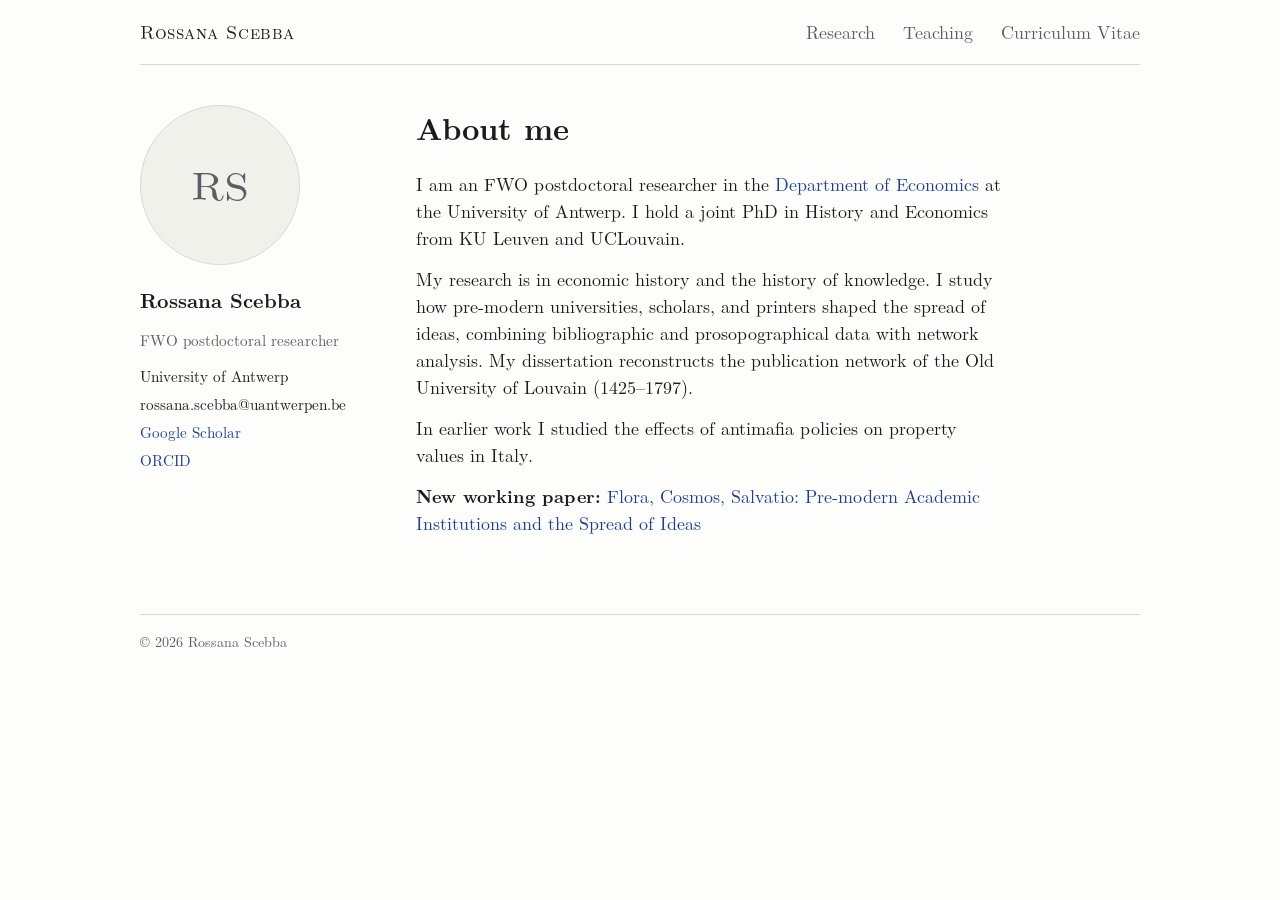
==== index.html @ 630a2b3d "Rename Rossana Scebba.html to index.html" ====
<!doctype html><html><head><meta charset=utf8><meta name=viewport content="width=device-width,initial-scale=1,viewport-fit=cover"><style>:root{color-scheme:light;box-sizing:border-box;padding-top:env(safe-area-inset-top,0px);padding-bottom:env(safe-area-inset-bottom,0px)}html{scroll-padding-top:env(safe-area-inset-top,0px)}body{margin:0;padding:0;font:14px -apple-system,BlinkMacSystemFont,sans-serif;background:#faf9f5;color:#141413}img{max-width:100%}[hidden]:not([hidden=until-found i]){display:none!important}</style></head><body>
<title>Rossana Scebba</title>
<style>
@font-face{font-family:'LM Roman';font-weight:400;font-style:normal;font-display:swap;src:url([data-uri]) format('woff2')}
@font-face{font-family:'LM Roman';font-weight:700;font-style:normal;font-display:swap;src:url([data-uri]) format('woff2')}
@font-face{font-family:'LM Roman';font-weight:400;font-style:italic;font-display:swap;src:url([data-uri]) format('woff2')}
@font-face{font-family:'LM Roman Caps';font-weight:400;font-style:normal;font-display:swap;src:url([data-uri]) format('woff2')}

/* Layout: top bar with page links, fixed-width profile column on the left, one reading column on the right. Set like a LaTeX article. */
:root{
  --paper:#fdfdfb; --ink:#1b1b1f; --muted:#5d5d66; --rule:#d9d9d4; --link:#1f3f8f; --tint:#f1f1ec;
  --serif:'LM Roman','Latin Modern Roman','CMU Serif','Computer Modern',Georgia,'Times New Roman',serif;
  --caps:'LM Roman Caps','LM Roman',Georgia,serif;
}
@media (prefers-color-scheme: dark){:root:not([data-theme="light"]){--paper:#17181c;--ink:#e9e8e3;--muted:#a3a39c;--rule:#35363c;--link:#9db7ff;--tint:#202127;color-scheme:dark}}
:root[data-theme="dark"]{--paper:#17181c;--ink:#e9e8e3;--muted:#a3a39c;--rule:#35363c;--link:#9db7ff;--tint:#202127;color-scheme:dark}
*{box-sizing:border-box}
body{background:var(--paper);color:var(--ink);font-family:var(--serif);font-size:18px;line-height:1.5;padding-inline:20px}
a{color:var(--link);text-decoration:none}
a:hover{text-decoration:underline}
a:focus-visible,button:focus-visible{outline:2px solid var(--link);outline-offset:3px}
.bar{max-width:1000px;margin:0 auto;display:flex;flex-wrap:wrap;gap:6px 28px;align-items:baseline;padding-block:18px;border-bottom:1px solid var(--rule)}
.bar .name{font-family:var(--caps);font-size:1.15rem;letter-spacing:.03em;color:var(--ink);margin-right:auto}
.bar a.tab{color:var(--muted)}
.bar a.tab[aria-current="page"]{color:var(--ink);border-bottom:1px solid var(--ink)}
.wrap{max-width:1000px;margin:0 auto;display:grid;grid-template-columns:220px minmax(0,1fr);gap:56px;padding-block:40px 64px}
aside{display:flex;flex-direction:column;gap:14px;font-size:.95rem}
.photo{width:160px;height:160px;border-radius:50%;background:var(--tint);border:1px solid var(--rule);display:grid;place-items:center;font-family:var(--caps);font-size:2.6rem;color:var(--muted)}
aside h2{font-size:1.25rem;margin:6px 0 0;font-weight:700}
aside .role{color:var(--muted);margin:0}
aside ul{list-style:none;margin:0;padding:0;display:flex;flex-direction:column;gap:5px}
aside .mail{word-break:break-all;user-select:all}
main{min-width:0;max-width:66ch}
h1{font-size:1.9rem;font-weight:700;margin:0 0 20px;text-wrap:balance}
h2.sec{font-family:var(--caps);font-weight:400;font-size:1.2rem;letter-spacing:.04em;margin:36px 0 14px;padding-bottom:4px;border-bottom:1px solid var(--rule)}
p{margin:0 0 14px}
.paper{margin:0 0 20px}
.paper h3{font-size:1.08rem;font-weight:700;margin:0 0 2px;text-wrap:balance}
.paper p{margin:0;color:var(--muted)}
.paper .links a{font-style:italic;margin-right:10px}
dl.rows{display:grid;grid-template-columns:minmax(0,1fr) auto;gap:10px 24px;margin:0}
dl.rows dt{min-width:0}
dl.rows dd{margin:0;color:var(--muted);font-variant-numeric:tabular-nums;white-space:nowrap}
dl.rows small{display:block;font-size:.92rem;color:var(--muted)}
.talks{list-style:none;margin:0;padding:0;display:flex;flex-direction:column;gap:8px}
.yr{font-weight:700;margin:18px 0 8px}
footer{max-width:1000px;margin:0 auto;border-top:1px solid var(--rule);padding-block:16px 32px;color:var(--muted);font-size:.88rem}
@media (max-width:720px){.wrap{grid-template-columns:1fr;gap:28px;padding-block:28px 48px}.photo{width:120px;height:120px;font-size:2rem}}
</style>

<nav class="bar" aria-label="Pages">
  <a class="name" href="#about">Rossana Scebba</a>
  <a class="tab" href="#research">Research</a>
  <a class="tab" href="#teaching">Teaching</a>
  <a class="tab" href="#cv">Curriculum Vitae</a>
</nav>

<div class="wrap">
  <aside>
    <div class="photo" role="img" aria-label="Photo placeholder">RS</div>
    <h2>Rossana Scebba</h2>
    <p class="role">FWO postdoctoral researcher</p>
    <ul>
      <li>University of Antwerp</li>
      <li class="mail">rossana.scebba@uantwerpen.be</li>
      <li><a href="https://scholar.google.com/citations?user=8SZ7qaoAAAAJ">Google Scholar</a></li>
      <li><a href="https://orcid.org/0000-0003-4303-6874">ORCID</a></li>
    </ul>
  </aside>

  <main>
    <section id="p-about" data-page>
      <h1>About me</h1>
      <p>I am an FWO postdoctoral researcher in the <a href="https://www.uantwerpen.be/en/research-groups/economics/">Department of Economics</a> at the University of Antwerp. I hold a joint PhD in History and Economics from KU Leuven and UCLouvain.</p>
      <p>My research is in economic history and the history of knowledge. I study how pre-modern universities, scholars, and printers shaped the spread of ideas, combining bibliographic and prosopographical data with network analysis. My dissertation reconstructs the publication network of the Old University of Louvain (1425–1797).</p>
      <p>In earlier work I studied the effects of antimafia policies on property values in Italy.</p>
      <p><strong>New working paper:</strong> <a href="https://perso.uclouvain.be/david.delacroix/pdf/spread-of-ideas.pdf">Flora, Cosmos, Salvatio: Pre-modern Academic Institutions and the Spread of Ideas</a></p>
    </section>

    <section id="p-research" data-page>
      <h1>Research</h1>
      <h2 class="sec">Working papers</h2>
      <div class="paper">
        <h3>Flora, Cosmos, Salvatio: Pre-modern Academic Institutions and the Spread of Ideas</h3>
        <p>Joint with David de la Croix and Chiara Zanardello</p>
        <p class="links"><a href="https://perso.uclouvain.be/david.delacroix/pdf/spread-of-ideas.pdf">[latest version]</a><a href="https://cepr.org/publications/dp20569">[CEPR discussion paper]</a></p>
      </div>
      <div class="paper">
        <h3>Network-Mediated Screening: Evidence from Early Modern Academic Publishing</h3>
        <p><em>[work in progress]</em></p>
      </div>

      <h2 class="sec">Publications</h2>
      <div class="paper">
        <h3>Lov’Ego: Printers and their Partnerships in the Academic Book Trade of Early Modern Louvain (1501–1797)</h3>
        <p>Joint with Violet Soen</p>
        <p><em>Nieuwe Tijdingen</em> (forthcoming)</p>
      </div>
      <div class="paper">
        <h3>Bibliographic Metadata as Relational Data: An Interdisciplinary Methodological Guide</h3>
        <p><em>Journal of Cultural Analytics</em>, 11 (1) (2026)</p>
      </div>
      <div class="paper">
        <h3>Integrating Library and Prosopographical Data in the Publication Network of the Old University of Louvain</h3>
        <p>Joint with Margherita Fantoli</p>
        <p>In <em>Students, Scholars and Their Books at the University of Louvain (1425–1797)</em>, edited by Violet Soen, Wouter Druwé, Wim François, and Ralph Dekoninck. LECTIO Series, vol. 17. Turnhout: Brepols (2026)</p>
      </div>
      <div class="paper">
        <h3>Geolocalization and the Birth-to-Death Distance</h3>
        <p>Joint with David de la Croix</p>
        <p><em>Repertorium Eruditorum Totius Europae</em>, 14, 37–42 (2025)</p>
        <p class="links"><a href="https://doi.org/10.14428/rete.v14i0/Locations">[published version]</a></p>
      </div>
      <div class="paper">
        <h3>Mafia Doesn’t Live Here Anymore: Antimafia Policies and Housing Prices</h3>
        <p>Joint with Francesca Calamunci, Livio Ferrante, and Gianpiero Torrisi</p>
        <p><em>Journal of Regional Science</em>, 63, 1001–1025 (2023)</p>
      </div>
      <div class="paper">
        <h3>Closed for Mafia: Evidence from the Removal of Mafia Firms on Commercial Property Values</h3>
        <p>Joint with Francesca Calamunci and Livio Ferrante</p>
        <p><em>Journal of Regional Science</em>, 62, 1487–1511 (2022)</p>
      </div>
    </section>

    <section id="p-teaching" data-page>
      <h1>Teaching</h1>
      <dl class="rows">
        <dt>Research Methods in Economics<small>Teaching assistant, University of Antwerp</small></dt><dd>2026–present</dd>
        <dt>Macroeconomics<small>Teaching assistant, University of Catania</small></dt><dd>2019–2021</dd>
      </dl>
    </section>

    <section id="p-cv" data-page>
      <h1>Curriculum Vitae</h1>
      <h2 class="sec">Position</h2>
      <dl class="rows">
        <dt>FWO postdoctoral researcher<small>Department of Economics, University of Antwerp</small></dt><dd>2026–present</dd>
      </dl>
      <h2 class="sec">Education</h2>
      <dl class="rows">
        <dt>Joint PhD in History and Economics<small>KU Leuven and UCLouvain. Thesis: <em>Bridging Data Science and Intellectual History: Computing the Nodes and Edges in the Old University of Louvain (1425–1797)</em></small></dt><dd>2022–2026</dd>
        <dt>Master in Economics, research focus<small>UCLouvain, <em>avec distinction</em></small></dt><dd></dd>
        <dt>PhD in Economics, Management and Statistics<small>University of Messina. Thesis: <em>The effects of non-State institutions on political and economic outcomes in Italy</em></small></dt><dd></dd>
        <dt>Master in Corporate Finance<small>University of Catania, 110/110 <em>cum laude</em></small></dt><dd></dd>
        <dt>Bachelor in Economics<small>University of Catania, 110/110 <em>cum laude</em></small></dt><dd></dd>
      </dl>
      <h2 class="sec">Conferences and seminars</h2>
      <p class="yr">2026</p>
      <ul class="talks">
        <li>ERC Workshop: Historical Human Capital in the Age of Big Data, Louvain-la-Neuve</li>
        <li>Wageningen University Research Seminar, Wageningen</li>
      </ul>
      <p class="yr">2025</p>
      <ul class="talks">
        <li>University of Antwerp Research Seminar, Antwerp</li>
        <li>VNVNG Annual Meeting: Vroegmoderne academici en hun netwerken, Leiden</li>
        <li>XIV Atelier Heloïse Workshop, Prague</li>
        <li>World Economic History Congress, Lund</li>
        <li>LORDE Workshop, Aix-Marseille School of Economics, Marseille</li>
      </ul>
      <p class="yr">2024</p>
      <ul class="talks">
        <li>XIII Atelier Heloïse Workshop, Warsaw</li>
        <li>Historical Network Research Conference, Lausanne</li>
        <li>Louvain FRESH Workshop, UCLouvain, Louvain-la-Neuve</li>
        <li>DH Benelux, KU Leuven, Leuven</li>
        <li>13th Workshop on Growth, History and Development, University of Southern Denmark, Odense</li>
      </ul>
      <p class="yr">2023</p>
      <ul class="talks">
        <li>LECTIO XII Conference: Innovationes Lovanienses, KU Leuven, Leuven</li>
        <li>IRES Lunch Seminar, Louvain-la-Neuve</li>
      </ul>
      <p class="yr">2022</p>
      <ul class="talks">
        <li>Religion, Culture and Economic Growth in Historical Perspective, UCLouvain, Louvain-la-Neuve</li>
        <li>6th Workshop on the Economics of Organized Crime, Naples</li>
      </ul>
      <p class="yr">2021</p>
      <ul class="talks">
        <li>62nd Annual Conference of the Italian Economic Association, online</li>
      </ul>
      <h2 class="sec">Refereeing</h2>
      <p><em>Papers in Regional Science</em>, <em>Journal of Regional Science</em>, <em>Journal of Demographic Economics</em>, <em>Journal of Open Humanities Data</em></p>
      <h2 class="sec">Skills and languages</h2>
      <p>Python, R, Stata, Gephi, Regex, LaTeX</p>
      <p>Italian (native), English (full professional), Dutch (A2), French (A2), Spanish (basic)</p>
    </section>
  </main>
</div>
<footer>© 2026 Rossana Scebba</footer>

<script>
(function(){
  var pages=[].slice.call(document.querySelectorAll('[data-page]'));
  var tabs=[].slice.call(document.querySelectorAll('.bar a'));
  function show(){
    var id=(location.hash||'#about').slice(1);
    if(!document.getElementById("p-"+id)) id='about';
    pages.forEach(function(p){p.hidden=p.id!=="p-"+id;});
    tabs.forEach(function(t){
      if(t.getAttribute('href')==='#'+id && t.classList.contains('tab')) t.setAttribute('aria-current','page');
      else t.removeAttribute('aria-current');
    });
    window.scrollTo(0,0);
  }
  window.addEventListener('hashchange',show);
  show();
})();
</script>

</body></html>
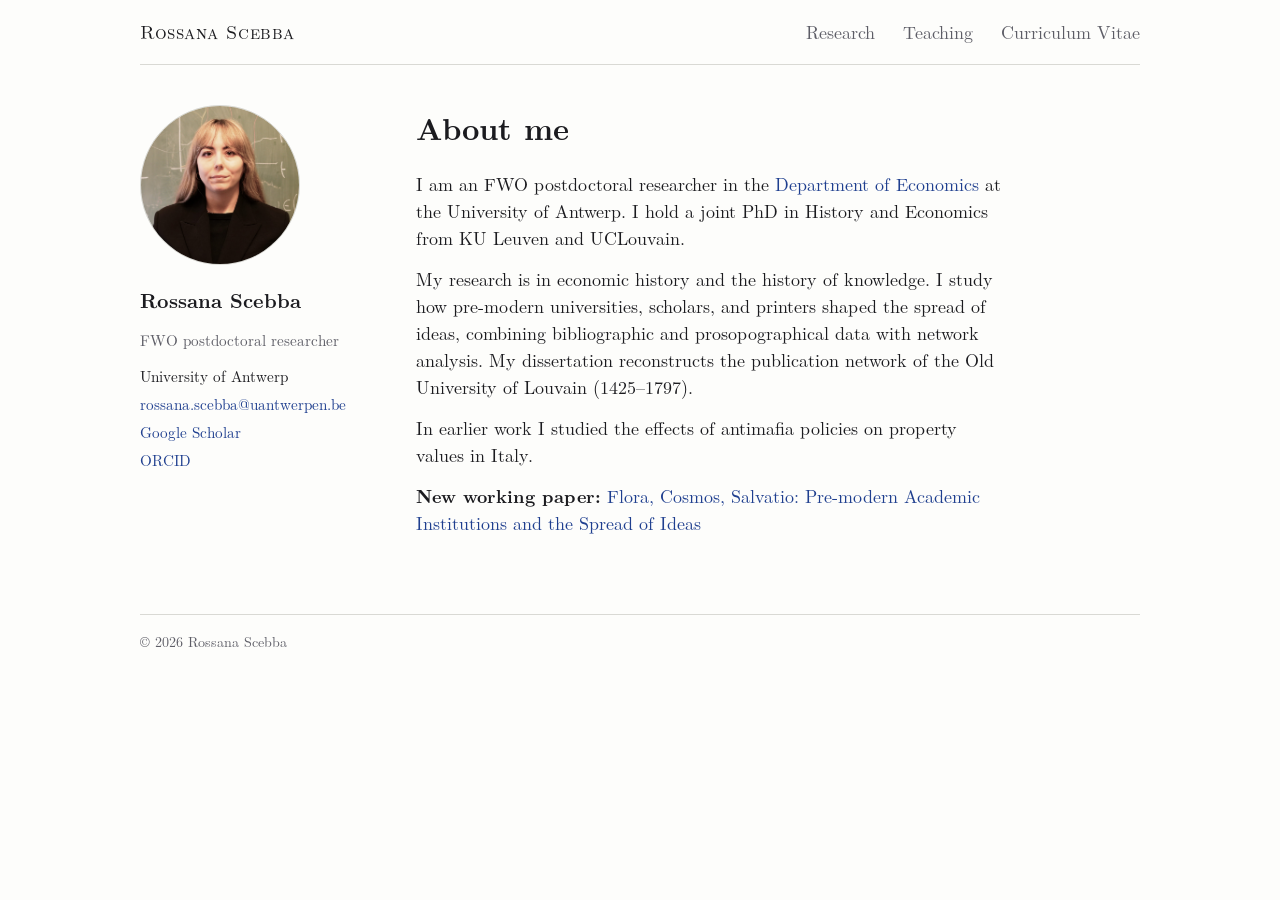
==== commit 327baaff: "Add files via upload" ====
--- a/index.html
+++ b/index.html
@@ -1,52 +1,13 @@
-<!doctype html><html><head><meta charset=utf8><meta name=viewport content="width=device-width,initial-scale=1,viewport-fit=cover"><style>:root{color-scheme:light;box-sizing:border-box;padding-top:env(safe-area-inset-top,0px);padding-bottom:env(safe-area-inset-bottom,0px)}html{scroll-padding-top:env(safe-area-inset-top,0px)}body{margin:0;padding:0;font:14px -apple-system,BlinkMacSystemFont,sans-serif;background:#faf9f5;color:#141413}img{max-width:100%}[hidden]:not([hidden=until-found i]){display:none!important}</style></head><body>
+<!DOCTYPE html>
+<html lang="en">
+<head>
+<meta charset="utf-8">
+<meta name="viewport" content="width=device-width, initial-scale=1">
+<meta name="description" content="Rossana Scebba, FWO postdoctoral researcher in economics at the University of Antwerp.">
 <title>Rossana Scebba</title>
-<style>
-@font-face{font-family:'LM Roman';font-weight:400;font-style:normal;font-display:swap;src:url([data-uri]) format('woff2')}
-@font-face{font-family:'LM Roman';font-weight:700;font-style:normal;font-display:swap;src:url([data-uri]) format('woff2')}
-@font-face{font-family:'LM Roman';font-weight:400;font-style:italic;font-display:swap;src:url([data-uri]) format('woff2')}
-@font-face{font-family:'LM Roman Caps';font-weight:400;font-style:normal;font-display:swap;src:url([data-uri]) format('woff2')}
-
-/* Layout: top bar with page links, fixed-width profile column on the left, one reading column on the right. Set like a LaTeX article. */
-:root{
-  --paper:#fdfdfb; --ink:#1b1b1f; --muted:#5d5d66; --rule:#d9d9d4; --link:#1f3f8f; --tint:#f1f1ec;
-  --serif:'LM Roman','Latin Modern Roman','CMU Serif','Computer Modern',Georgia,'Times New Roman',serif;
-  --caps:'LM Roman Caps','LM Roman',Georgia,serif;
-}
-@media (prefers-color-scheme: dark){:root:not([data-theme="light"]){--paper:#17181c;--ink:#e9e8e3;--muted:#a3a39c;--rule:#35363c;--link:#9db7ff;--tint:#202127;color-scheme:dark}}
-:root[data-theme="dark"]{--paper:#17181c;--ink:#e9e8e3;--muted:#a3a39c;--rule:#35363c;--link:#9db7ff;--tint:#202127;color-scheme:dark}
-*{box-sizing:border-box}
-body{background:var(--paper);color:var(--ink);font-family:var(--serif);font-size:18px;line-height:1.5;padding-inline:20px}
-a{color:var(--link);text-decoration:none}
-a:hover{text-decoration:underline}
-a:focus-visible,button:focus-visible{outline:2px solid var(--link);outline-offset:3px}
-.bar{max-width:1000px;margin:0 auto;display:flex;flex-wrap:wrap;gap:6px 28px;align-items:baseline;padding-block:18px;border-bottom:1px solid var(--rule)}
-.bar .name{font-family:var(--caps);font-size:1.15rem;letter-spacing:.03em;color:var(--ink);margin-right:auto}
-.bar a.tab{color:var(--muted)}
-.bar a.tab[aria-current="page"]{color:var(--ink);border-bottom:1px solid var(--ink)}
-.wrap{max-width:1000px;margin:0 auto;display:grid;grid-template-columns:220px minmax(0,1fr);gap:56px;padding-block:40px 64px}
-aside{display:flex;flex-direction:column;gap:14px;font-size:.95rem}
-.photo{width:160px;height:160px;border-radius:50%;background:var(--tint);border:1px solid var(--rule);display:grid;place-items:center;font-family:var(--caps);font-size:2.6rem;color:var(--muted)}
-aside h2{font-size:1.25rem;margin:6px 0 0;font-weight:700}
-aside .role{color:var(--muted);margin:0}
-aside ul{list-style:none;margin:0;padding:0;display:flex;flex-direction:column;gap:5px}
-aside .mail{word-break:break-all;user-select:all}
-main{min-width:0;max-width:66ch}
-h1{font-size:1.9rem;font-weight:700;margin:0 0 20px;text-wrap:balance}
-h2.sec{font-family:var(--caps);font-weight:400;font-size:1.2rem;letter-spacing:.04em;margin:36px 0 14px;padding-bottom:4px;border-bottom:1px solid var(--rule)}
-p{margin:0 0 14px}
-.paper{margin:0 0 20px}
-.paper h3{font-size:1.08rem;font-weight:700;margin:0 0 2px;text-wrap:balance}
-.paper p{margin:0;color:var(--muted)}
-.paper .links a{font-style:italic;margin-right:10px}
-dl.rows{display:grid;grid-template-columns:minmax(0,1fr) auto;gap:10px 24px;margin:0}
-dl.rows dt{min-width:0}
-dl.rows dd{margin:0;color:var(--muted);font-variant-numeric:tabular-nums;white-space:nowrap}
-dl.rows small{display:block;font-size:.92rem;color:var(--muted)}
-.talks{list-style:none;margin:0;padding:0;display:flex;flex-direction:column;gap:8px}
-.yr{font-weight:700;margin:18px 0 8px}
-footer{max-width:1000px;margin:0 auto;border-top:1px solid var(--rule);padding-block:16px 32px;color:var(--muted);font-size:.88rem}
-@media (max-width:720px){.wrap{grid-template-columns:1fr;gap:28px;padding-block:28px 48px}.photo{width:120px;height:120px;font-size:2rem}}
-</style>
+<link rel="stylesheet" href="style.css">
+</head>
+<body>
 
 <nav class="bar" aria-label="Pages">
   <a class="name" href="#about">Rossana Scebba</a>
@@ -57,18 +18,20 @@
 
 <div class="wrap">
   <aside>
-    <div class="photo" role="img" aria-label="Photo placeholder">RS</div>
+    <div class="photo"><img src="photo.jpg" alt="Rossana Scebba" onerror="this.remove()"><span>RS</span></div>
     <h2>Rossana Scebba</h2>
     <p class="role">FWO postdoctoral researcher</p>
     <ul>
       <li>University of Antwerp</li>
-      <li class="mail">rossana.scebba@uantwerpen.be</li>
+      <li class="mail"><a href="mailto:rossana.scebba@uantwerpen.be">rossana.scebba@uantwerpen.be</a></li>
       <li><a href="https://scholar.google.com/citations?user=8SZ7qaoAAAAJ">Google Scholar</a></li>
       <li><a href="https://orcid.org/0000-0003-4303-6874">ORCID</a></li>
     </ul>
   </aside>
 
   <main>
+
+    <!-- ===================== ABOUT ===================== -->
     <section id="p-about" data-page>
       <h1>About me</h1>
       <p>I am an FWO postdoctoral researcher in the <a href="https://www.uantwerpen.be/en/research-groups/economics/">Department of Economics</a> at the University of Antwerp. I hold a joint PhD in History and Economics from KU Leuven and UCLouvain.</p>
@@ -77,17 +40,31 @@
       <p><strong>New working paper:</strong> <a href="https://perso.uclouvain.be/david.delacroix/pdf/spread-of-ideas.pdf">Flora, Cosmos, Salvatio: Pre-modern Academic Institutions and the Spread of Ideas</a></p>
     </section>
 
+    <!-- ===================== RESEARCH =====================
+         Each paper is one <div class="paper"> ... </div> block.
+         To add a paper: copy a whole block and change the text.
+         To add a link:  <a href="PASTE-LINK">[draft]</a>  inside <p class="links">.
+    -->
     <section id="p-research" data-page>
       <h1>Research</h1>
+
       <h2 class="sec">Working papers</h2>
       <div class="paper">
         <h3>Flora, Cosmos, Salvatio: Pre-modern Academic Institutions and the Spread of Ideas</h3>
         <p>Joint with David de la Croix and Chiara Zanardello</p>
-        <p class="links"><a href="https://perso.uclouvain.be/david.delacroix/pdf/spread-of-ideas.pdf">[latest version]</a><a href="https://cepr.org/publications/dp20569">[CEPR discussion paper]</a></p>
+        <p class="links">
+          <a href="https://perso.uclouvain.be/david.delacroix/pdf/spread-of-ideas.pdf">[latest version]</a>
+          <a href="https://cepr.org/publications/dp20569">[CEPR discussion paper]</a>
+        </p>
+        <details class="abs"><summary>Abstract</summary>
+          <p>While good ideas can emerge anywhere, it takes a community to develop and disseminate them. In premodern Europe (1084–1793), there were approximately 200 universities and 150 academies of sciences, which were home to thousands of scholars and created an extensive network of intellectual exchange. By reconstructing interpersonal connections that were made via institutional affiliations, we demonstrate how the European academic landscape facilitated the diffusion of ideas and led cities to develop: examples include botanic gardens, astronomical observatories, and Protestantism. Counterfactual simulations reveal that both universities and academies played crucial roles, with academies being particularly effective at connecting distant parts of the network. Moreover, we show that the diffusion of ideas through the network is remarkably resilient, even if we remove key regions such as France or the British Isles. In Europe, ideas gain prominence when they are channeled effectively by powerful institutions.</p>
+        </details>
       </div>
       <div class="paper">
         <h3>Network-Mediated Screening: Evidence from Early Modern Academic Publishing</h3>
         <p><em>[work in progress]</em></p>
+        <!-- Add links here: <p class="links"><a href="PASTE-LINK">[draft]</a></p> -->
+        <!-- Add abstract here: <details class="abs"><summary>Abstract</summary><p>PASTE ABSTRACT</p></details> -->
       </div>
 
       <h2 class="sec">Publications</h2>
@@ -95,34 +72,58 @@
         <h3>Lov’Ego: Printers and their Partnerships in the Academic Book Trade of Early Modern Louvain (1501–1797)</h3>
         <p>Joint with Violet Soen</p>
         <p><em>Nieuwe Tijdingen</em> (forthcoming)</p>
+        <!-- Add links here: <p class="links"><a href="PASTE-LINK">[draft]</a></p> -->
+        <!-- Add abstract here: <details class="abs"><summary>Abstract</summary><p>PASTE ABSTRACT</p></details> -->
       </div>
       <div class="paper">
         <h3>Bibliographic Metadata as Relational Data: An Interdisciplinary Methodological Guide</h3>
         <p><em>Journal of Cultural Analytics</em>, 11 (1) (2026)</p>
+        <!-- Add links here: <p class="links"><a href="PASTE-LINK">[draft]</a></p> -->
+        <!-- Add abstract here: <details class="abs"><summary>Abstract</summary><p>PASTE ABSTRACT</p></details> -->
       </div>
       <div class="paper">
         <h3>Integrating Library and Prosopographical Data in the Publication Network of the Old University of Louvain</h3>
         <p>Joint with Margherita Fantoli</p>
         <p>In <em>Students, Scholars and Their Books at the University of Louvain (1425–1797)</em>, edited by Violet Soen, Wouter Druwé, Wim François, and Ralph Dekoninck. LECTIO Series, vol. 17. Turnhout: Brepols (2026)</p>
+        <!-- Add links here: <p class="links"><a href="PASTE-LINK">[draft]</a></p> -->
+        <!-- Add abstract here: <details class="abs"><summary>Abstract</summary><p>PASTE ABSTRACT</p></details> -->
       </div>
       <div class="paper">
         <h3>Geolocalization and the Birth-to-Death Distance</h3>
         <p>Joint with David de la Croix</p>
         <p><em>Repertorium Eruditorum Totius Europae</em>, 14, 37–42 (2025)</p>
-        <p class="links"><a href="https://doi.org/10.14428/rete.v14i0/Locations">[published version]</a></p>
+        <p class="links">
+          <a href="https://doi.org/10.14428/rete.v14i0/Locations">[published version]</a>
+        </p>
+        <details class="abs"><summary>Abstract</summary>
+          <p>This note compares our experiences of manual vs programmatic geolocalization. As an application, we provide some results on the distance between place of birth and place of death of the RETE scholars, and showcase a map of RETE’s locations as birth sources and death attractors.</p>
+        </details>
       </div>
       <div class="paper">
         <h3>Mafia Doesn’t Live Here Anymore: Antimafia Policies and Housing Prices</h3>
         <p>Joint with Francesca Calamunci, Livio Ferrante, and Gianpiero Torrisi</p>
         <p><em>Journal of Regional Science</em>, 63, 1001–1025 (2023)</p>
+        <p class="links">
+          <a href="https://doi.org/10.1111/jors.12647">[published version]</a>
+        </p>
+        <details class="abs"><summary>Abstract</summary>
+          <p>It is well known that the value of a house depends both on the physical characteristics and on some features of the neighborhood in which it is located. If so, organized-crime activities can significantly affect urban real estate values. Antimafia policies, in turn, can be intended as a tool to influence those external features. This paper compares the effects on real estate values of the two main antimafia policies implemented in Italy since the 1990s at the municipal level. While we do not find any significant effect of dismissal policies on house prices, we find a statistically significant effect of reassignment policies depending on the specific destination of confiscated property.</p>
+        </details>
       </div>
       <div class="paper">
         <h3>Closed for Mafia: Evidence from the Removal of Mafia Firms on Commercial Property Values</h3>
         <p>Joint with Francesca Calamunci and Livio Ferrante</p>
         <p><em>Journal of Regional Science</em>, 62, 1487–1511 (2022)</p>
+        <p class="links">
+          <a href="https://doi.org/10.1111/jors.12612">[published version]</a>
+        </p>
+        <details class="abs"><summary>Abstract</summary>
+          <p>Using a sample of almost 7000 Italian municipalities from 2002 to 2019, we investigate how the removal of mafia-infiltrated firms affects commercial sale and rental prices. We conjecture that targeting mafia businesses leads to a reduction in local disamenities and an increase in the demand for commercial properties. Applying the latest methodologies based on difference-in-differences approaches, we show that antimafia policies aimed at confiscating and reassigning mafia firms have positive spillover effects on commercial real estate prices, driving values upward by about 4%. This is especially true for small–medium municipalities in mafia-ridden provinces. The evidence we provide supports the enforcement of antimafia policies with an economic content, as they pose a threat to criminal financial interests and curb the mafia influence in the market.</p>
+        </details>
       </div>
     </section>
 
+    <!-- ===================== TEACHING ===================== -->
     <section id="p-teaching" data-page>
       <h1>Teaching</h1>
       <dl class="rows">
@@ -131,62 +132,13 @@
       </dl>
     </section>
 
+    <!-- ===================== CV (shown from Dropbox) ===================== -->
     <section id="p-cv" data-page>
       <h1>Curriculum Vitae</h1>
-      <h2 class="sec">Position</h2>
-      <dl class="rows">
-        <dt>FWO postdoctoral researcher<small>Department of Economics, University of Antwerp</small></dt><dd>2026–present</dd>
-      </dl>
-      <h2 class="sec">Education</h2>
-      <dl class="rows">
-        <dt>Joint PhD in History and Economics<small>KU Leuven and UCLouvain. Thesis: <em>Bridging Data Science and Intellectual History: Computing the Nodes and Edges in the Old University of Louvain (1425–1797)</em></small></dt><dd>2022–2026</dd>
-        <dt>Master in Economics, research focus<small>UCLouvain, <em>avec distinction</em></small></dt><dd></dd>
-        <dt>PhD in Economics, Management and Statistics<small>University of Messina. Thesis: <em>The effects of non-State institutions on political and economic outcomes in Italy</em></small></dt><dd></dd>
-        <dt>Master in Corporate Finance<small>University of Catania, 110/110 <em>cum laude</em></small></dt><dd></dd>
-        <dt>Bachelor in Economics<small>University of Catania, 110/110 <em>cum laude</em></small></dt><dd></dd>
-      </dl>
-      <h2 class="sec">Conferences and seminars</h2>
-      <p class="yr">2026</p>
-      <ul class="talks">
-        <li>ERC Workshop: Historical Human Capital in the Age of Big Data, Louvain-la-Neuve</li>
-        <li>Wageningen University Research Seminar, Wageningen</li>
-      </ul>
-      <p class="yr">2025</p>
-      <ul class="talks">
-        <li>University of Antwerp Research Seminar, Antwerp</li>
-        <li>VNVNG Annual Meeting: Vroegmoderne academici en hun netwerken, Leiden</li>
-        <li>XIV Atelier Heloïse Workshop, Prague</li>
-        <li>World Economic History Congress, Lund</li>
-        <li>LORDE Workshop, Aix-Marseille School of Economics, Marseille</li>
-      </ul>
-      <p class="yr">2024</p>
-      <ul class="talks">
-        <li>XIII Atelier Heloïse Workshop, Warsaw</li>
-        <li>Historical Network Research Conference, Lausanne</li>
-        <li>Louvain FRESH Workshop, UCLouvain, Louvain-la-Neuve</li>
-        <li>DH Benelux, KU Leuven, Leuven</li>
-        <li>13th Workshop on Growth, History and Development, University of Southern Denmark, Odense</li>
-      </ul>
-      <p class="yr">2023</p>
-      <ul class="talks">
-        <li>LECTIO XII Conference: Innovationes Lovanienses, KU Leuven, Leuven</li>
-        <li>IRES Lunch Seminar, Louvain-la-Neuve</li>
-      </ul>
-      <p class="yr">2022</p>
-      <ul class="talks">
-        <li>Religion, Culture and Economic Growth in Historical Perspective, UCLouvain, Louvain-la-Neuve</li>
-        <li>6th Workshop on the Economics of Organized Crime, Naples</li>
-      </ul>
-      <p class="yr">2021</p>
-      <ul class="talks">
-        <li>62nd Annual Conference of the Italian Economic Association, online</li>
-      </ul>
-      <h2 class="sec">Refereeing</h2>
-      <p><em>Papers in Regional Science</em>, <em>Journal of Regional Science</em>, <em>Journal of Demographic Economics</em>, <em>Journal of Open Humanities Data</em></p>
-      <h2 class="sec">Skills and languages</h2>
-      <p>Python, R, Stata, Gephi, Regex, LaTeX</p>
-      <p>Italian (native), English (full professional), Dutch (A2), French (A2), Spanish (basic)</p>
+      <p class="cvopen"><a href="https://www.dropbox.com/scl/fi/religi9s2rrtnhd715tdy/cv.pdf?rlkey=w8lqfwn7vgzg8ymdp0hwk1ccm&amp;dl=0">Open CV as PDF</a></p>
+      <iframe class="cvframe" title="Curriculum Vitae (PDF)" loading="lazy" src="https://www.dropbox.com/scl/fi/religi9s2rrtnhd715tdy/cv.pdf?rlkey=w8lqfwn7vgzg8ymdp0hwk1ccm&amp;raw=1"></iframe>
     </section>
+
   </main>
 </div>
 <footer>© 2026 Rossana Scebba</footer>
@@ -209,5 +161,5 @@
   show();
 })();
 </script>
-
-</body></html>
+</body>
+</html>
--- a/style.css
+++ b/style.css
@@ -0,0 +1,59 @@
+/* Fonts (do not edit) */
+@font-face{font-family:'LM Roman';font-weight:400;font-style:normal;font-display:swap;src:url([data-uri]) format('woff2')}
+@font-face{font-family:'LM Roman';font-weight:700;font-style:normal;font-display:swap;src:url([data-uri]) format('woff2')}
+@font-face{font-family:'LM Roman';font-weight:400;font-style:italic;font-display:swap;src:url([data-uri]) format('woff2')}
+@font-face{font-family:'LM Roman Caps';font-weight:400;font-style:normal;font-display:swap;src:url([data-uri]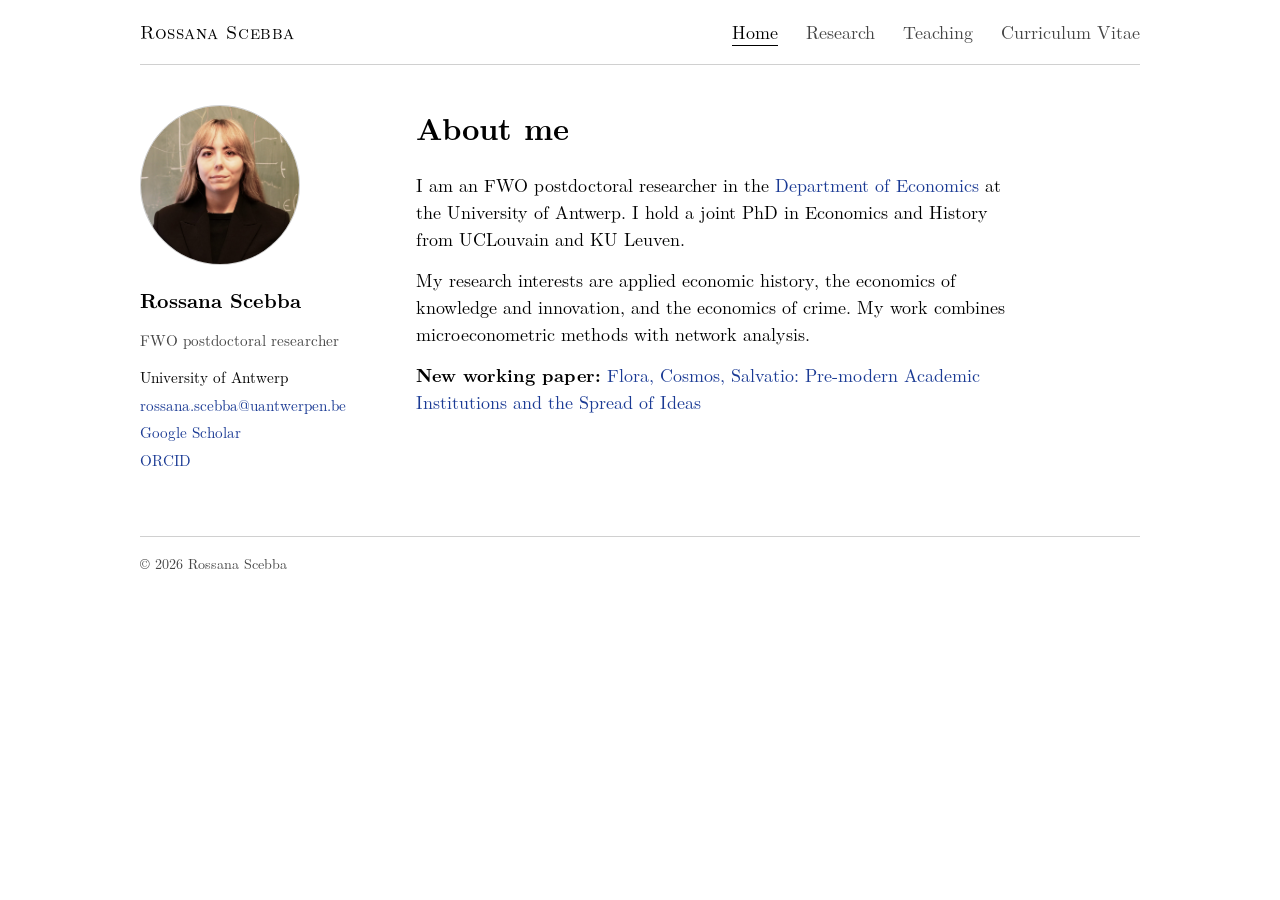
==== commit cc25ec0e: "Add files via upload" ====
--- a/index.html
+++ b/index.html
@@ -11,6 +11,7 @@
 
 <nav class="bar" aria-label="Pages">
   <a class="name" href="#about">Rossana Scebba</a>
+  <a class="tab" href="#about">Home</a>
   <a class="tab" href="#research">Research</a>
   <a class="tab" href="#teaching">Teaching</a>
   <a class="tab" href="#cv">Curriculum Vitae</a>
@@ -34,9 +35,8 @@
     <!-- ===================== ABOUT ===================== -->
     <section id="p-about" data-page>
       <h1>About me</h1>
-      <p>I am an FWO postdoctoral researcher in the <a href="https://www.uantwerpen.be/en/research-groups/economics/">Department of Economics</a> at the University of Antwerp. I hold a joint PhD in History and Economics from KU Leuven and UCLouvain.</p>
-      <p>My research is in economic history and the history of knowledge. I study how pre-modern universities, scholars, and printers shaped the spread of ideas, combining bibliographic and prosopographical data with network analysis. My dissertation reconstructs the publication network of the Old University of Louvain (1425–1797).</p>
-      <p>In earlier work I studied the effects of antimafia policies on property values in Italy.</p>
+      <p>I am an FWO postdoctoral researcher in the <a href="https://www.uantwerpen.be/en/research-groups/economics/">Department of Economics</a> at the University of Antwerp. I hold a joint PhD in Economics and History from UCLouvain and KU Leuven.</p>
+      <p>My research interests are applied economic history, the economics of knowledge and innovation, and the economics of crime. My work combines microeconometric methods with network analysis.</p>
       <p><strong>New working paper:</strong> <a href="https://perso.uclouvain.be/david.delacroix/pdf/spread-of-ideas.pdf">Flora, Cosmos, Salvatio: Pre-modern Academic Institutions and the Spread of Ideas</a></p>
     </section>
 
@@ -44,12 +44,14 @@
          Each paper is one <div class="paper"> ... </div> block.
          To add a paper: copy a whole block and change the text.
          To add a link:  <a href="PASTE-LINK">[draft]</a>  inside <p class="links">.
+         To add a picture: upload the image to the repository, then use the "Add picture here" line of that paper.
     -->
     <section id="p-research" data-page>
       <h1>Research</h1>
 
       <h2 class="sec">Working papers</h2>
       <div class="paper">
+        <img class="fig" src="cosmos.jpg" alt="" onerror="this.remove()">
         <h3>Flora, Cosmos, Salvatio: Pre-modern Academic Institutions and the Spread of Ideas</h3>
         <p>Joint with David de la Croix and Chiara Zanardello</p>
         <p class="links">
@@ -61,6 +63,7 @@
         </details>
       </div>
       <div class="paper">
+        <img class="fig" src="net.jpg" alt="" onerror="this.remove()">
         <h3>Network-Mediated Screening: Evidence from Early Modern Academic Publishing</h3>
         <p><em>[work in progress]</em></p>
         <!-- Add links here: <p class="links"><a href="PASTE-LINK">[draft]</a></p> -->
@@ -69,6 +72,7 @@
 
       <h2 class="sec">Publications</h2>
       <div class="paper">
+        <img class="fig" src="lovego.jpg" alt="" onerror="this.remove()">
         <h3>Lov’Ego: Printers and their Partnerships in the Academic Book Trade of Early Modern Louvain (1501–1797)</h3>
         <p>Joint with Violet Soen</p>
         <p><em>Nieuwe Tijdingen</em> (forthcoming)</p>
@@ -76,12 +80,14 @@
         <!-- Add abstract here: <details class="abs"><summary>Abstract</summary><p>PASTE ABSTRACT</p></details> -->
       </div>
       <div class="paper">
+        <img class="fig" src="jca.jpg" alt="" onerror="this.remove()">
         <h3>Bibliographic Metadata as Relational Data: An Interdisciplinary Methodological Guide</h3>
         <p><em>Journal of Cultural Analytics</em>, 11 (1) (2026)</p>
         <!-- Add links here: <p class="links"><a href="PASTE-LINK">[draft]</a></p> -->
         <!-- Add abstract here: <details class="abs"><summary>Abstract</summary><p>PASTE ABSTRACT</p></details> -->
       </div>
       <div class="paper">
+        <img class="fig" src="caa.jpg" alt="" onerror="this.remove()">
         <h3>Integrating Library and Prosopographical Data in the Publication Network of the Old University of Louvain</h3>
         <p>Joint with Margherita Fantoli</p>
         <p>In <em>Students, Scholars and Their Books at the University of Louvain (1425–1797)</em>, edited by Violet Soen, Wouter Druwé, Wim François, and Ralph Dekoninck. LECTIO Series, vol. 17. Turnhout: Brepols (2026)</p>
@@ -89,6 +95,7 @@
         <!-- Add abstract here: <details class="abs"><summary>Abstract</summary><p>PASTE ABSTRACT</p></details> -->
       </div>
       <div class="paper">
+        <!-- Add picture here: <img class="fig" src="PICTURE-FILE-NAME.png" alt=""> -->
         <h3>Geolocalization and the Birth-to-Death Distance</h3>
         <p>Joint with David de la Croix</p>
         <p><em>Repertorium Eruditorum Totius Europae</em>, 14, 37–42 (2025)</p>
@@ -100,6 +107,7 @@
         </details>
       </div>
       <div class="paper">
+        <!-- Add picture here: <img class="fig" src="PICTURE-FILE-NAME.png" alt=""> -->
         <h3>Mafia Doesn’t Live Here Anymore: Antimafia Policies and Housing Prices</h3>
         <p>Joint with Francesca Calamunci, Livio Ferrante, and Gianpiero Torrisi</p>
         <p><em>Journal of Regional Science</em>, 63, 1001–1025 (2023)</p>
@@ -111,6 +119,7 @@
         </details>
       </div>
       <div class="paper">
+        <!-- Add picture here: <img class="fig" src="PICTURE-FILE-NAME.png" alt=""> -->
         <h3>Closed for Mafia: Evidence from the Removal of Mafia Firms on Commercial Property Values</h3>
         <p>Joint with Francesca Calamunci and Livio Ferrante</p>
         <p><em>Journal of Regional Science</em>, 62, 1487–1511 (2022)</p>
--- a/style.css
+++ b/style.css
@@ -7,12 +7,11 @@
 /* Design */
 /* Layout: top bar with page links, fixed-width profile column on the left, one reading column on the right. Set like a LaTeX article. */
 :root{
-  --paper:#fdfdfb; --ink:#1b1b1f; --muted:#5d5d66; --rule:#d9d9d4; --link:#1f3f8f; --tint:#f1f1ec;
+  color-scheme:light;
+  --paper:#ffffff; --ink:#000000; --muted:#444444; --rule:#d0d0d0; --link:#1a3a94; --tint:#f2f2f2;
   --serif:'LM Roman','Latin Modern Roman','CMU Serif','Computer Modern',Georgia,'Times New Roman',serif;
   --caps:'LM Roman Caps','LM Roman',Georgia,serif;
 }
-@media (prefers-color-scheme: dark){:root:not([data-theme="light"]){--paper:#17181c;--ink:#e9e8e3;--muted:#a3a39c;--rule:#35363c;--link:#9db7ff;--tint:#202127;color-scheme:dark}}
-:root[data-theme="dark"]{--paper:#17181c;--ink:#e9e8e3;--muted:#a3a39c;--rule:#35363c;--link:#9db7ff;--tint:#202127;color-scheme:dark}
 *{box-sizing:border-box}
 body{background:var(--paper);color:var(--ink);font-family:var(--serif);font-size:18px;line-height:1.5;padding-inline:20px}
 a{color:var(--link);text-decoration:none}
@@ -57,3 +56,6 @@
 details.abs p{margin:8px 0 0;color:var(--ink);font-size:.96rem;line-height:1.5;padding-left:14px;border-left:2px solid var(--rule)}
 .cvframe{width:100%;height:80vh;min-height:520px;border:1px solid var(--rule);background:var(--tint)}
 .cvopen{margin-bottom:14px}
+.paper{overflow:hidden}
+.paper img.fig{float:right;width:170px;height:auto;margin:4px 0 8px 22px;border:1px solid var(--rule)}
+@media (max-width:560px){.paper img.fig{float:none;display:block;width:100%;max-width:260px;margin:0 0 10px}}
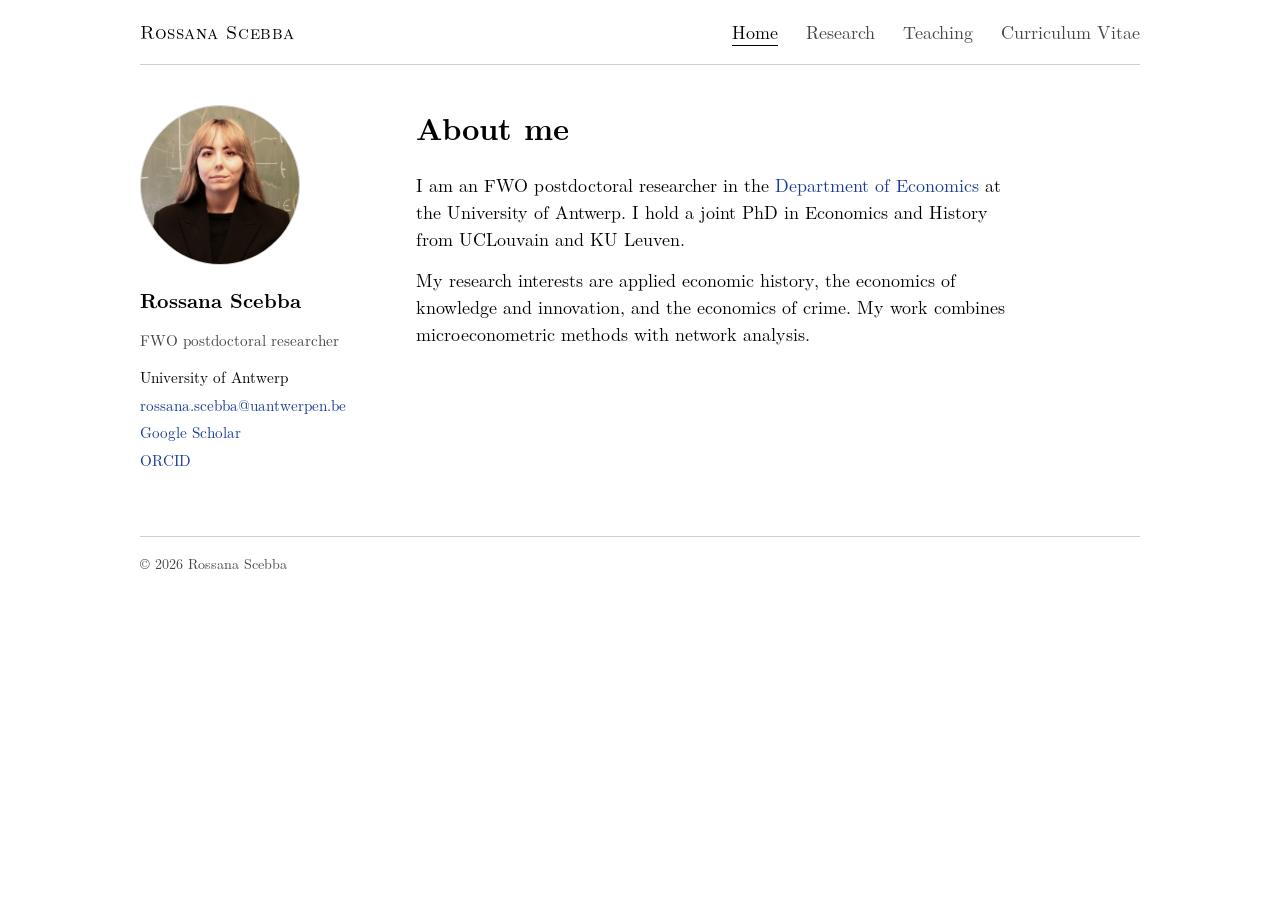
==== commit f40c3460: "Update index.html" ====
--- a/index.html
+++ b/index.html
@@ -37,7 +37,6 @@
       <h1>About me</h1>
       <p>I am an FWO postdoctoral researcher in the <a href="https://www.uantwerpen.be/en/research-groups/economics/">Department of Economics</a> at the University of Antwerp. I hold a joint PhD in Economics and History from UCLouvain and KU Leuven.</p>
       <p>My research interests are applied economic history, the economics of knowledge and innovation, and the economics of crime. My work combines microeconometric methods with network analysis.</p>
-      <p><strong>New working paper:</strong> <a href="https://perso.uclouvain.be/david.delacroix/pdf/spread-of-ideas.pdf">Flora, Cosmos, Salvatio: Pre-modern Academic Institutions and the Spread of Ideas</a></p>
     </section>
 
     <!-- ===================== RESEARCH =====================
